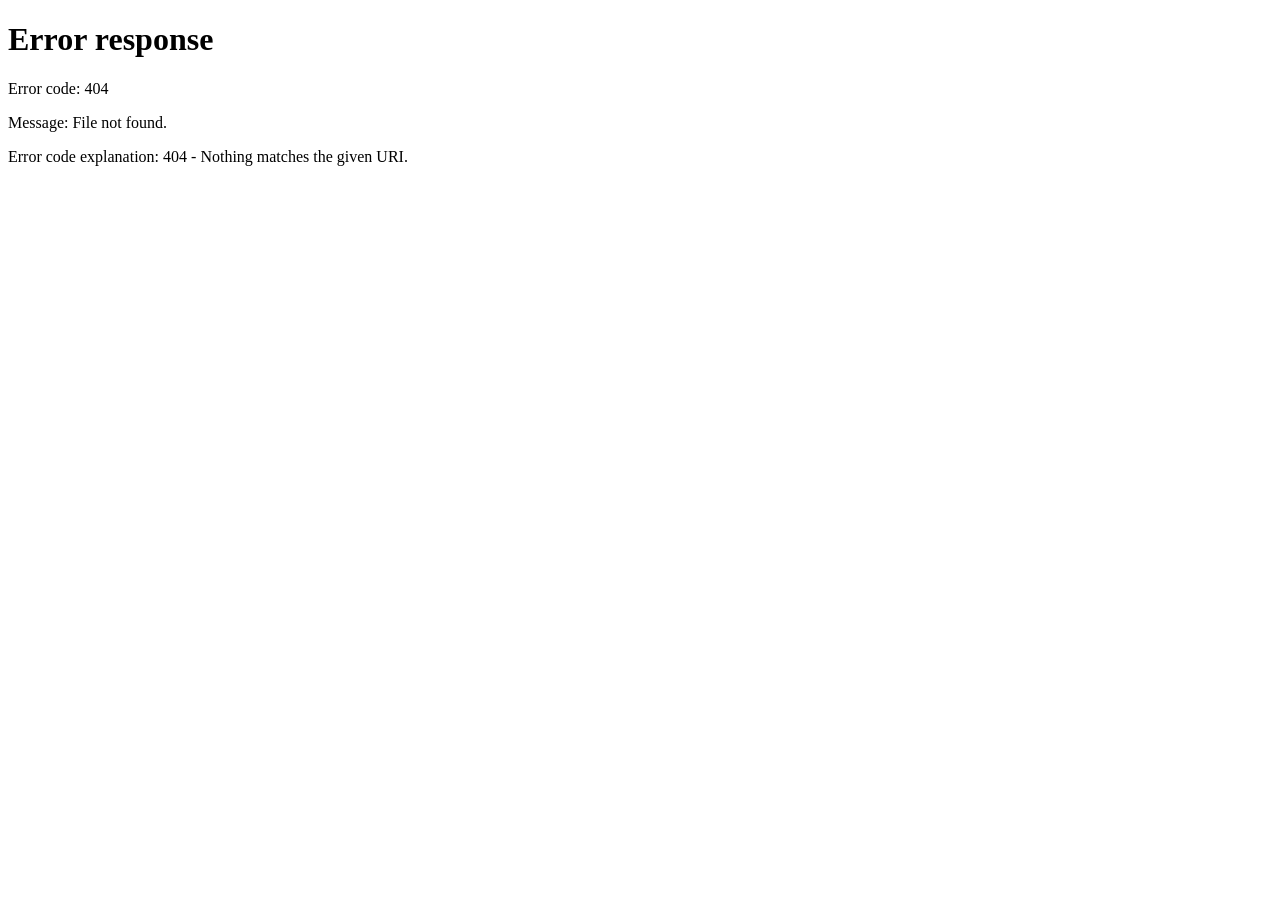
==== chat.html @ a9c56b97 "add chat.html" ====
<!DOCTYPE html>
<html lang="zh-CN">
<head>
<meta charset="UTF-8">
<meta name="viewport" content="width=device-width, initial-scale=1, viewport-fit=cover">
<title>聊天 · 失物招领</title>
<link rel="stylesheet" href="style.css">
</head>
<body data-page="chat">
  <div class="phone">
    <div class="statusbar dark">
      <span id="clock">21:56</span>
      <span class="right"><span>5G</span><span class="battery"></span></span>
    </div>
    <div class="cluebar" id="clueBadge">线索 1/3</div>

    <div class="screen">
      <div class="screen-head">
        <a class="back" href="home.html">←</a>
        <div class="screen-title" id="chatTitle">聊天</div>
        <div class="screen-sub" id="chatSub">3 个会话</div>
      </div>

      <div class="screen-body">
        <div class="chat-list" id="chatList">
          <a class="chat-item" href="#" data-chat="mom">
            <span class="avatar a-mom">妈</span>
            <span class="ci-main">
              <span class="ci-name">妈妈</span>
              <span class="ci-prev">明天我生日，回来吃碗面就行。</span>
            </span>
            <span class="ci-time">21:41</span>
          </a>
          <a class="chat-item" href="#" data-chat="boss">
            <span class="avatar a-boss">周</span>
            <span class="ci-main">
              <span class="ci-name">周店长</span>
              <span class="ci-prev">天台的薄荷记得带走，你养得比我好。</span>
            </span>
            <span class="ci-time">20:38</span>
          </a>
          <a class="chat-item" href="#" data-chat="land">
            <span class="avatar a-land">王</span>
            <span class="ci-main">
              <span class="ci-name">房东王姐</span>
              <span class="ci-prev">你那边没事吧？最近总看你很晚才回来。</span>
            </span>
            <span class="ci-time">昨天</span>
          </a>
        </div>

        <!-- 妈妈 -->
        <div class="thread" id="thread-mom" hidden>
          <div class="msg"><div><div class="who">妈妈</div><div class="bubble">夏夏，今天回来吃饭吗？</div></div><span class="stamp">18:02</span></div>
          <div class="msg me"><div><div class="bubble">加班，晚点回。</div></div><span class="stamp">18:20</span></div>
          <div class="msg"><div><div class="who">妈妈</div><div class="bubble">你三天没回家了。</div></div><span class="stamp">20:11</span></div>
          <div class="msg"><div><div class="who">妈妈</div><div class="bubble">电话也不接。</div></div><span class="stamp">21:05</span></div>
          <div class="msg"><div><div class="who">妈妈</div><div class="bubble">看到回个话，妈不逼你。</div></div><span class="stamp">21:20</span></div>
          <div class="msg"><div><div class="who">妈妈</div><div class="bubble">明天我生日，回来吃碗面就行。</div></div><span class="stamp">21:41</span></div>
        </div>

        <!-- 周店长 -->
        <div class="thread" id="thread-boss" hidden>
          <div class="msg"><div><div class="who">周店长</div><div class="bubble">知夏，辞职信我收到了。</div></div><span class="stamp">19:02</span></div>
          <div class="msg me"><div><div class="bubble">麻烦您了。</div></div><span class="stamp">19:10</span></div>
          <div class="msg"><div><div class="who">周店长</div><div class="bubble">不再想想？书店下个月重装，缺人。</div></div><span class="stamp">19:12</span></div>
          <div class="msg me"><div><div class="bubble">想清楚了。</div></div><span class="stamp">19:20</span></div>
          <div class="msg"><div><div class="who">周店长</div><div class="bubble">行。天台的薄荷记得带走，你养得比我好。</div></div><span class="stamp">20:38</span></div>
          <div class="msg me"><div><div class="bubble">留给下一个人吧。</div></div><span class="stamp">20:40</span></div>
        </div>

        <!-- 房东 -->
        <div class="thread" id="thread-land" hidden>
          <div class="msg"><div><div class="who">房东王姐</div><div class="bubble">这个月房租别忘了。</div></div><span class="stamp">昨天 09:12</span></div>
          <div class="msg me"><div><div class="bubble">明天转。</div></div><span class="stamp">昨天 09:20</span></div>
          <div class="msg"><div><div class="who">房东王姐</div><div class="bubble">你那边没事吧？最近总看你很晚才回来。</div></div><span class="stamp">昨天 22:05</span></div>
        </div>

        <p class="small" id="chatHint" style="margin-top:18px">点开一个会话看看。</p>
      </div>
    </div>
  </div>
  <script src="app.js"></script>
</body>
</html>
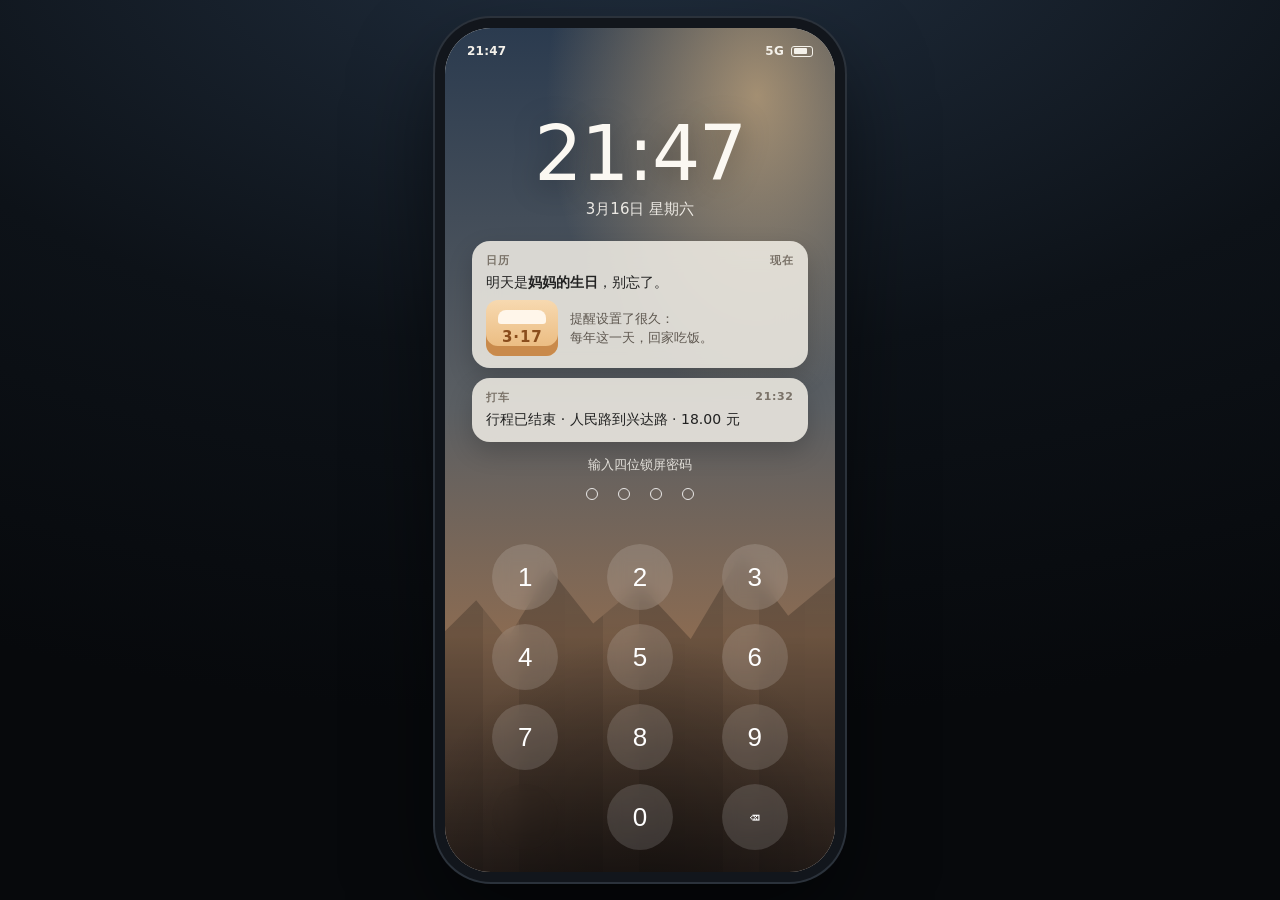
==== commit f33be45b: "update chat.html" ====
--- a/chat.html
+++ b/chat.html
@@ -9,42 +9,42 @@
 <body data-page="chat">
   <div class="phone">
     <div class="statusbar dark">
-      <span id="clock">21:56</span>
+      <span id="clock">22:16</span>
       <span class="right"><span>5G</span><span class="battery"></span></span>
     </div>
-    <div class="cluebar" id="clueBadge">线索 1/3</div>
+    <div class="cluebar" id="clueBadge">线索 1/6</div>
 
     <div class="screen">
       <div class="screen-head">
         <a class="back" href="home.html">←</a>
         <div class="screen-title" id="chatTitle">聊天</div>
-        <div class="screen-sub" id="chatSub">3 个会话</div>
+        <div class="screen-sub" id="chatSub">4 个会话</div>
       </div>
 
       <div class="screen-body">
         <div class="chat-list" id="chatList">
           <a class="chat-item" href="#" data-chat="mom">
             <span class="avatar a-mom">妈</span>
-            <span class="ci-main">
-              <span class="ci-name">妈妈</span>
-              <span class="ci-prev">明天我生日，回来吃碗面就行。</span>
-            </span>
-            <span class="ci-time">21:41</span>
+            <span class="ci-main"><span class="ci-name">妈妈</span>
+              <span class="ci-prev">你妹妹的事，妈知道你放不下。</span></span>
+            <span class="ci-time">22:12</span>
           </a>
           <a class="chat-item" href="#" data-chat="boss">
             <span class="avatar a-boss">周</span>
-            <span class="ci-main">
-              <span class="ci-name">周店长</span>
-              <span class="ci-prev">天台的薄荷记得带走，你养得比我好。</span>
-            </span>
-            <span class="ci-time">20:38</span>
+            <span class="ci-main"><span class="ci-name">周店长</span>
+              <span class="ci-prev">前两天有个女的来店里找你，说是读书会的。</span></span>
+            <span class="ci-time">21:38</span>
           </a>
-          <a class="chat-item" href="#" data-chat="land">
-            <span class="avatar a-land">王</span>
-            <span class="ci-main">
-              <span class="ci-name">房东王姐</span>
-              <span class="ci-prev">你那边没事吧？最近总看你很晚才回来。</span>
-            </span>
+          <a class="chat-item" href="#" data-chat="friend">
+            <span class="avatar a-land">满</span>
+            <span class="ci-main"><span class="ci-name">小满</span>
+              <span class="ci-prev">我表妹去过。她说那里的人会收走手机。</span></span>
+            <span class="ci-time">22:03</span>
+          </a>
+          <a class="chat-item" href="#" data-chat="unknown">
+            <span class="avatar a-unk">?</span>
+            <span class="ci-main"><span class="ci-name">未知号码</span>
+              <span class="ci-prev">最后一次警告。</span></span>
             <span class="ci-time">昨天</span>
           </a>
         </div>
@@ -57,26 +57,46 @@
           <div class="msg"><div><div class="who">妈妈</div><div class="bubble">电话也不接。</div></div><span class="stamp">21:05</span></div>
           <div class="msg"><div><div class="who">妈妈</div><div class="bubble">看到回个话，妈不逼你。</div></div><span class="stamp">21:20</span></div>
           <div class="msg"><div><div class="who">妈妈</div><div class="bubble">明天我生日，回来吃碗面就行。</div></div><span class="stamp">21:41</span></div>
+          <div class="msg"><div><div class="who">妈妈</div><div class="bubble">你妹妹的事，妈知道你放不下。</div></div><span class="stamp">22:10</span></div>
+          <div class="msg"><div><div class="who">妈妈</div><div class="bubble">可你也不能把自己搭进去。</div></div><span class="stamp">22:12</span></div>
         </div>
 
-        <!-- 周店长 -->
+        <!-- 店长 -->
         <div class="thread" id="thread-boss" hidden>
           <div class="msg"><div><div class="who">周店长</div><div class="bubble">知夏，辞职信我收到了。</div></div><span class="stamp">19:02</span></div>
           <div class="msg me"><div><div class="bubble">麻烦您了。</div></div><span class="stamp">19:10</span></div>
           <div class="msg"><div><div class="who">周店长</div><div class="bubble">不再想想？书店下个月重装，缺人。</div></div><span class="stamp">19:12</span></div>
           <div class="msg me"><div><div class="bubble">想清楚了。</div></div><span class="stamp">19:20</span></div>
-          <div class="msg"><div><div class="who">周店长</div><div class="bubble">行。天台的薄荷记得带走，你养得比我好。</div></div><span class="stamp">20:38</span></div>
-          <div class="msg me"><div><div class="bubble">留给下一个人吧。</div></div><span class="stamp">20:40</span></div>
+          <div class="msg"><div><div class="who">周店长</div><div class="bubble">行。天台的门锁坏了，你走之前帮我修一下。</div></div><span class="stamp">19:25</span></div>
+          <div class="msg me"><div><div class="bubble">好。薄荷我留给你。</div></div><span class="stamp">19:30</span></div>
+          <div class="msg"><div><div class="who">周店长</div><div class="bubble">对了，前两天有个女的来店里找你，说是读书会的。</div></div><span class="stamp">21:31</span></div>
+          <div class="msg"><div><div class="who">周店长</div><div class="bubble">我没告诉她你在哪。</div></div><span class="stamp">21:38</span></div>
         </div>
 
-        <!-- 房东 -->
-        <div class="thread" id="thread-land" hidden>
-          <div class="msg"><div><div class="who">房东王姐</div><div class="bubble">这个月房租别忘了。</div></div><span class="stamp">昨天 09:12</span></div>
-          <div class="msg me"><div><div class="bubble">明天转。</div></div><span class="stamp">昨天 09:20</span></div>
-          <div class="msg"><div><div class="who">房东王姐</div><div class="bubble">你那边没事吧？最近总看你很晚才回来。</div></div><span class="stamp">昨天 22:05</span></div>
+        <!-- 小满 -->
+        <div class="thread" id="thread-friend" hidden>
+          <div class="msg"><div><div class="who">小满</div><div class="bubble">夏夏，你还在查遥遥的事吗？</div></div><span class="stamp">21:50</span></div>
+          <div class="msg me"><div><div class="bubble">嗯。</div></div><span class="stamp">21:52</span></div>
+          <div class="msg"><div><div class="who">小满</div><div class="bubble">我陪你吧。</div></div><span class="stamp">21:53</span></div>
+          <div class="msg me"><div><div class="bubble">不用，你别掺和。</div></div><span class="stamp">21:55</span></div>
+          <div class="msg"><div><div class="who">小满</div><div class="bubble">那个读书会，我查到了点东西。</div></div><span class="stamp">21:58</span></div>
+          <div class="msg"><div><div class="who">小满</div><div class="bubble">他们的自习室在 3 楼，晚上十点以后还亮着灯。</div></div><span class="stamp">21:59</span></div>
+          <div class="msg me"><div><div class="bubble">你怎么知道的？</div></div><span class="stamp">22:00</span></div>
+          <div class="msg"><div><div class="who">小满</div><div class="bubble">我表妹去过。她说那里的人会收走手机。</div></div><span class="stamp">22:01</span></div>
+          <div class="msg me"><div><div class="bubble">你表妹现在怎么样？</div></div><span class="stamp">22:02</span></div>
+          <div class="msg"><div><div class="who">小满</div><div class="bubble">回来了，但什么都不肯说。你小心点。</div></div><span class="stamp">22:03</span></div>
         </div>
 
-        <p class="small" id="chatHint" style="margin-top:18px">点开一个会话看看。</p>
+        <!-- 未知号码 -->
+        <div class="thread" id="thread-unknown" hidden>
+          <div class="msg"><div><div class="who">未知号码</div><div class="bubble">别再查了。</div></div><span class="stamp">昨天 22:40</span></div>
+          <div class="msg"><div><div class="who">未知号码</div><div class="bubble">你妹妹是自己走的，跟你没关系。</div></div><span class="stamp">昨天 22:41</span></div>
+          <div class="msg"><div><div class="who">未知号码</div><div class="bubble">你手里的东西，最好删干净。</div></div><span class="stamp">昨天 22:44</span></div>
+          <div class="msg"><div><div class="who">未知号码</div><div class="bubble">你以为换个号我就找不到你？</div></div><span class="stamp">昨天 22:50</span></div>
+          <div class="msg"><div><div class="who">未知号码</div><div class="bubble">最后一次警告。</div></div><span class="stamp">昨天 22:55</span></div>
+        </div>
+
+        <p class="small" id="chatHint" style="margin-top:18px">点开一个会话看看。读完妈妈的聊天，你会知道机主是谁。</p>
       </div>
     </div>
   </div>
--- a/style.css
+++ b/style.css
@@ -0,0 +1,462 @@
+:root {
+  --bg: #0a0d12;
+  --paper: #f6f2ea;
+  --paper-2: #efe9de;
+  --ink: #1c222a;
+  --muted: #6f7681;
+  --line: #e2dccf;
+  --accent: #c8792b;
+  --accent-soft: #f4e3cc;
+  --good: #2f7d5a;
+  --warn: #b4472f;
+  --phone-w: 390px;
+  --phone-h: 844px;
+}
+
+* { box-sizing: border-box; -webkit-tap-highlight-color: transparent; }
+
+[hidden] { display: none !important; }
+
+html, body { height: 100%; }
+
+body {
+  margin: 0;
+  display: grid;
+  place-items: center;
+  background:
+    radial-gradient(120% 90% at 50% -10%, #223041 0%, #0d1218 55%, #07090c 100%);
+  font-family: system-ui, -apple-system, "Segoe UI", "Noto Sans SC", "PingFang SC", sans-serif;
+  color: var(--ink);
+  overflow: hidden;
+}
+
+.phone {
+  position: relative;
+  width: min(var(--phone-w), 100vw);
+  height: min(var(--phone-h), 100vh);
+  background: var(--paper);
+  border-radius: 46px;
+  overflow: hidden;
+  box-shadow:
+    0 0 0 10px #12161c,
+    0 0 0 12px #2b323b,
+    0 40px 90px rgba(0, 0, 0, .6);
+  isolation: isolate;
+}
+
+@media (max-width: 520px), (max-height: 700px) {
+  .phone {
+    width: 100vw;
+    height: 100vh;
+    height: 100dvh;
+    border-radius: 0;
+    box-shadow: none;
+  }
+}
+
+/* ---------- 状态栏 ---------- */
+.statusbar {
+  position: absolute;
+  inset: 0 0 auto 0;
+  height: 46px;
+  display: flex;
+  align-items: center;
+  justify-content: space-between;
+  padding: 0 22px;
+  font-size: 12px;
+  font-weight: 600;
+  letter-spacing: .02em;
+  color: #f4f1ea;
+  z-index: 6;
+  pointer-events: none;
+  transition: color .3s ease;
+}
+.statusbar.dark { color: var(--ink); }
+.statusbar .right { display: flex; gap: 7px; align-items: center; }
+.statusbar .battery {
+  width: 22px; height: 11px; border: 1.5px solid currentColor; border-radius: 3px;
+  position: relative; display: inline-block;
+}
+.statusbar .battery::after {
+  content: ""; position: absolute; inset: 1.5px; right: 5px; background: currentColor; border-radius: 1px;
+}
+
+/* ---------- 锁屏 ---------- */
+.lockscreen {
+  position: absolute;
+  inset: 0;
+  display: flex;
+  flex-direction: column;
+  align-items: center;
+  overflow-y: auto;
+  color: #fbf8f2;
+  background:
+    radial-gradient(90% 60% at 80% 8%, rgba(255, 206, 140, .55), transparent 60%),
+    linear-gradient(180deg, #2b3b4f 0%, #5b5f63 45%, #8a6b52 72%, #3b2e28 100%);
+  overflow: hidden;
+}
+.lockscreen::before {
+  content: "";
+  position: absolute;
+  inset: auto 0 0 0;
+  height: 46%;
+  background:
+    linear-gradient(180deg, transparent, rgba(0, 0, 0, .45)),
+    repeating-linear-gradient(90deg, rgba(0,0,0,.28) 0 38px, rgba(0,0,0,.12) 38px 74px, rgba(0,0,0,.3) 74px 120px);
+  clip-path: polygon(0 38%, 8% 30%, 16% 40%, 27% 22%, 38% 36%, 50% 26%, 63% 40%, 76% 18%, 88% 34%, 100% 24%, 100% 100%, 0 100%);
+  opacity: .55;
+  filter: blur(.4px);
+}
+.lockscreen::after {
+  content: "";
+  position: absolute;
+  inset: 0;
+  background: radial-gradient(120% 80% at 50% 120%, rgba(0,0,0,.7), transparent 60%);
+  pointer-events: none;
+}
+
+.clock {
+  margin-top: 88px;
+  font-size: 76px;
+  line-height: 1;
+  font-weight: 200;
+  letter-spacing: -.02em;
+  text-shadow: 0 4px 30px rgba(0, 0, 0, .35);
+  z-index: 2;
+}
+.date {
+  margin-top: 8px;
+  font-size: 15px;
+  opacity: .9;
+  z-index: 2;
+}
+
+.notifications {
+  width: 86%;
+  margin-top: 22px;
+  margin-bottom: 10px;
+  display: grid;
+  gap: 10px;
+  z-index: 2;
+}
+.notif {
+  background: rgba(242, 238, 230, .86);
+  color: #222;
+  border-radius: 18px;
+  padding: 12px 14px;
+  box-shadow: 0 10px 24px rgba(0, 0, 0, .18);
+  backdrop-filter: blur(14px);
+  animation: drop .5s ease both;
+}
+.notif:nth-child(2) { animation-delay: .12s; }
+@keyframes drop { from { opacity: 0; transform: translateY(-8px); } }
+.notif .n-title {
+  display: flex; justify-content: space-between;
+  font-size: 11px; font-weight: 700; color: #7a7268; letter-spacing: .06em;
+}
+.notif .n-body { margin-top: 4px; font-size: 14px; line-height: 1.45; }
+.notif .cake {
+  display: flex; align-items: center; gap: 12px; margin-top: 8px;
+}
+.cake-art {
+  width: 72px; height: 56px; border-radius: 12px; position: relative;
+  background: linear-gradient(180deg, #f7d9b0, #e9b779);
+  box-shadow: inset 0 -10px 0 #c98a4b;
+  flex: none;
+}
+.cake-art::before {
+  content: "";
+  position: absolute; inset: 10px 12px auto 12px; height: 14px;
+  background: #fff6ea; border-radius: 8px 8px 3px 3px;
+}
+.cake-art::after {
+  content: "3·17";
+  position: absolute; inset: auto 0 10px 0; text-align: center;
+  font-size: 15px; font-weight: 700; color: #8a4d1c; letter-spacing: .06em;
+}
+.cake-copy { font-size: 13px; color: #5f5850; line-height: 1.5; }
+
+/* ---------- 解锁 ---------- */
+.unlock {
+  margin-top: auto;
+  width: 100%;
+  padding: 0 34px calc(22px + env(safe-area-inset-bottom));
+  z-index: 2;
+}
+.pin-hint {
+  text-align: center; font-size: 13px; opacity: .85; margin-bottom: 14px;
+}
+.dots { display: flex; justify-content: center; gap: 20px; margin-bottom: 20px; }
+.dot {
+  width: 12px; height: 12px; border-radius: 50%;
+  border: 1.5px solid rgba(255,255,255,.85);
+  transition: transform .15s ease, background .15s ease;
+}
+.dot.on { background: #fff; transform: scale(1.12); }
+.pin-error {
+  height: 18px; text-align: center; font-size: 12px; color: #ffd9cf;
+  opacity: 0; transition: opacity .2s ease;
+}
+.pin-error.show { opacity: 1; }
+.keypad {
+  display: grid; grid-template-columns: repeat(3, 1fr); gap: 14px 22px;
+  margin-top: 6px;
+}
+.key {
+  appearance: none; border: 0; cursor: pointer;
+  width: 66px; height: 66px; border-radius: 50%;
+  justify-self: center;
+  background: rgba(255, 255, 255, .14);
+  color: #fff; font-size: 26px; font-weight: 300;
+  backdrop-filter: blur(8px);
+  transition: background .15s ease, transform .1s ease;
+}
+.key:active { background: rgba(255,255,255,.3); transform: scale(.96); }
+.key.blank { background: transparent; pointer-events: none; }
+.key.del { font-size: 19px; }
+.shake { animation: shake .38s cubic-bezier(.36,.07,.19,.97) both; }
+@keyframes shake {
+  10%, 90% { transform: translateX(-2px); }
+  20%, 80% { transform: translateX(4px); }
+  30%, 50%, 70% { transform: translateX(-7px); }
+  40%, 60% { transform: translateX(7px); }
+}
+
+/* ---------- 通用页面 ---------- */
+.screen {
+  position: absolute; inset: 0;
+  background: var(--paper);
+  display: flex; flex-direction: column;
+  overflow: hidden;
+}
+.screen-head {
+  padding: 58px 92px 12px 20px;
+  display: flex; align-items: center; gap: 12px;
+  border-bottom: 1px solid var(--line);
+  background: linear-gradient(180deg, #faf7f1, var(--paper));
+}
+.screen-head .back {
+  appearance: none; border: 0; background: var(--paper-2);
+  width: 34px; height: 34px; border-radius: 50%;
+  font-size: 17px; color: var(--ink); cursor: pointer;
+  display: grid; place-items: center;
+}
+.screen-title { font-size: 19px; font-weight: 700; letter-spacing: .01em; }
+.screen-sub { margin-left: auto; font-size: 11px; color: var(--muted); }
+.screen-body {
+  flex: 1; overflow-y: auto; padding: 18px 20px 30px;
+  -webkit-overflow-scrolling: touch;
+}
+.screen-body::-webkit-scrollbar { width: 0; }
+
+/* 主屏 */
+.home {
+  background:
+    radial-gradient(70% 50% at 85% 6%, rgba(232, 190, 130, .22), transparent 60%),
+    linear-gradient(180deg, #f8f3ea, #efe8dc);
+}
+.home-head { padding: 62px 24px 10px; display: flex; align-items: flex-end; justify-content: space-between; }
+.home-head h1 { margin: 0; font-size: 24px; letter-spacing: -.01em; }
+.home-head p { margin: 4px 0 0; font-size: 12px; color: var(--muted); }
+.badge {
+  font-size: 11px; font-weight: 700; color: #8a5a1e;
+  background: var(--accent-soft); border: 1px solid #ead3b2;
+  padding: 5px 10px; border-radius: 999px; white-space: nowrap;
+}
+.app-grid {
+  display: grid; grid-template-columns: repeat(4, 1fr);
+  gap: 20px 12px; padding: 26px 20px;
+}
+.app {
+  display: flex; flex-direction: column; align-items: center; gap: 8px;
+  text-decoration: none; color: var(--ink);
+}
+.app .icon {
+  width: 58px; height: 58px; border-radius: 16px;
+  display: grid; place-items: center; font-size: 27px;
+  box-shadow: 0 8px 18px rgba(80, 60, 30, .14), inset 0 1px 0 rgba(255,255,255,.6);
+  transition: transform .12s ease;
+}
+.app:active .icon { transform: scale(.94); }
+.app span { font-size: 11px; color: #4d5460; }
+.i-notes { background: linear-gradient(180deg, #ffe9a8, #f6cf62); }
+.i-chat { background: linear-gradient(180deg, #b9e6c9, #6cc795); }
+.i-photo { background: linear-gradient(180deg, #cfe0ff, #89aef7); }
+.i-set { background: linear-gradient(180deg, #e3e6ea, #b9c0c9); }
+.home-foot {
+  margin: auto 20px 26px; padding: 14px 16px;
+  border-radius: 16px; background: rgba(255,255,255,.6);
+  border: 1px solid var(--line); font-size: 12px; line-height: 1.6; color: var(--muted);
+}
+.home-foot b { color: var(--ink); }
+
+.widget {
+  margin: 6px 20px 18px; padding: 16px 18px;
+  border-radius: 18px;
+  background: linear-gradient(135deg, #fff8ec, #f6ead7);
+  border: 1px solid #ecdcc4;
+  box-shadow: 0 10px 24px rgba(120, 90, 40, .08);
+}
+.widget .w-top {
+  display: flex; justify-content: space-between;
+  font-size: 10px; font-weight: 700; letter-spacing: .1em;
+  color: #a1835a; text-transform: uppercase;
+}
+.widget .w-main {
+  margin-top: 8px; font-size: 18px; font-weight: 700; color: #5a4126;
+}
+.widget .w-sub { margin-top: 4px; font-size: 12px; color: #8a7357; }
+.widget .w-bar {
+  height: 4px; border-radius: 99px; margin-top: 12px;
+  background: linear-gradient(90deg, #d9a35e 18%, #efe1cd 18%);
+}
+
+/* 备忘录 */
+.note {
+  border: 1px solid var(--line); border-radius: 16px;
+  background: #fffdf8; margin-bottom: 12px; overflow: hidden;
+  box-shadow: 0 6px 16px rgba(90, 70, 40, .06);
+}
+.note button.note-head {
+  appearance: none; border: 0; background: transparent; cursor: pointer;
+  width: 100%; text-align: left; padding: 14px 16px;
+  display: flex; align-items: center; gap: 10px;
+}
+.note-head .nt { font-weight: 700; font-size: 15px; }
+.note-head .nd { margin-left: auto; font-size: 11px; color: var(--muted); }
+.note .note-body {
+  display: none; padding: 0 16px 16px; font-size: 14px; line-height: 1.7; color: #3c434d;
+  border-top: 1px dashed var(--line); margin-top: -1px; padding-top: 12px;
+}
+.note.open .note-body { display: block; }
+.note .tag { font-size: 11px; color: #8a5a1e; background: var(--accent-soft); padding: 3px 8px; border-radius: 999px; }
+
+/* 聊天 */
+.chat-list { display: grid; gap: 10px; }
+.chat-item {
+  display: flex; gap: 12px; align-items: center; text-decoration: none; color: inherit;
+  background: #fffdf8; border: 1px solid var(--line); border-radius: 16px; padding: 12px 14px;
+}
+.avatar {
+  width: 44px; height: 44px; border-radius: 50%; flex: none;
+  display: grid; place-items: center; font-weight: 700; color: #fff; font-size: 15px;
+}
+.a-mom { background: linear-gradient(180deg, #e79a7a, #c96b4a); }
+.a-boss { background: linear-gradient(180deg, #7f9dbf, #4f6d8f); }
+.a-land { background: linear-gradient(180deg, #9b8fc4, #6f5fa3); }
+.chat-item .ci-main { min-width: 0; flex: 1; }
+.chat-item .ci-name { font-weight: 700; font-size: 14px; }
+.chat-item .ci-prev { font-size: 12px; color: var(--muted); white-space: nowrap; overflow: hidden; text-overflow: ellipsis; margin-top: 3px; }
+.chat-item .ci-time { font-size: 10px; color: #9aa0a8; align-self: flex-start; }
+
+.thread { display: grid; gap: 12px; }
+.msg { display: flex; gap: 8px; align-items: flex-end; }
+.msg > div { flex: 0 1 auto; min-width: 0; max-width: 78%; }
+.msg .bubble {
+  width: fit-content; max-width: 100%; padding: 10px 13px; border-radius: 16px;
+  background: #fffdf8; border: 1px solid var(--line); font-size: 13.5px; line-height: 1.6;
+}
+.msg.me { flex-direction: row-reverse; }
+.msg.me .bubble { background: #dff0e4; border-color: #c6e3cd; }
+.msg .stamp { flex: none; }
+.msg .who { font-size: 10px; color: #9aa0a8; margin-bottom: 3px; }
+.msg .stamp { font-size: 10px; color: #9aa0a8; align-self: center; }
+
+/* 相册 */
+.syncbar {
+  display: flex; align-items: center; gap: 8px; margin-bottom: 14px;
+  font-size: 12px; color: var(--muted);
+}
+.spinner {
+  width: 14px; height: 14px; border-radius: 50%;
+  border: 2px solid #d8d2c6; border-top-color: var(--accent);
+  animation: spin 1s linear infinite;
+}
+@keyframes spin { to { transform: rotate(360deg); } }
+.grid-3 { display: grid; grid-template-columns: repeat(3, 1fr); gap: 6px; }
+.tile {
+  position: relative; height: 0; padding-top: 100%;
+  border-radius: 10px; overflow: hidden;
+  border: 1px solid rgba(0,0,0,.05); cursor: pointer;
+}
+.tile .cap {
+  position: absolute; inset: auto 0 0 0; padding: 16px 8px 7px;
+  background: linear-gradient(180deg, transparent, rgba(0,0,0,.55));
+  color: #fff; font-size: 10px; line-height: 1.3;
+}
+.tile.new::after {
+  content: "NEW"; position: absolute; top: 6px; right: 6px;
+  font-size: 9px; font-weight: 800; letter-spacing: .06em;
+  background: #e9b04c; color: #3b2a10; padding: 2px 5px; border-radius: 5px;
+  animation: pulse 1.6s ease infinite;
+}
+@keyframes pulse { 50% { opacity: .55; } }
+.t1 { background: linear-gradient(160deg, #b9a58b, #6e5a44); }
+.t2 { background: linear-gradient(160deg, #e7c9a6, #b98a5d); }
+.t3 { background: linear-gradient(160deg, #9fb3a8, #5c756a); }
+.t4 { background: linear-gradient(160deg, #a9b8cc, #5c6f88); }
+.t5 { background: linear-gradient(160deg, #d7b9c2, #9a6b78); }
+.t6 { background: linear-gradient(160deg, #c9c3b4, #827a68); }
+.t7 { background: linear-gradient(160deg, #7c8ea0, #394a5c); }
+.tile .inner { position: absolute; inset: 12% 18% 30% 18%; border: 1px solid rgba(255,255,255,.35); border-radius: 6px; }
+.tile.t7 .inner { inset: 20% 22% 34% 22%; border-width: 2px; }
+
+.viewer {
+  position: absolute; inset: 0; background: rgba(8, 10, 14, .92);
+  display: none; place-items: center; z-index: 20; padding: 24px;
+}
+.viewer.show { display: grid; }
+.viewer .frame { width: 100%; }
+.viewer .big {
+  height: 0; padding-top: 133%;
+  border-radius: 18px; position: relative; overflow: hidden;
+}
+.viewer .desc { color: #e9e4da; font-size: 13px; line-height: 1.7; margin-top: 14px; }
+
+/* 结局 */
+.ending-screen { background: #11151b; color: #e9e4da; }
+.ending-inner { display: flex; flex-direction: column; height: 100%; padding: 90px 26px 34px; }
+.ending-kicker { font-size: 11px; letter-spacing: .22em; color: #c9a06a; text-transform: uppercase; }
+.ending-title { font-size: 30px; line-height: 1.25; margin: 12px 0 16px; font-weight: 700; }
+.ending-text { font-size: 14.5px; line-height: 1.9; color: #b9b3a8; }
+.ending-text p { margin: 0 0 14px; }
+.ending-actions { margin-top: auto; display: grid; gap: 10px; }
+.btn {
+  appearance: none; border: 0; cursor: pointer; border-radius: 14px;
+  padding: 15px 18px; font-size: 15px; font-weight: 700; font-family: inherit;
+  background: #e9e4da; color: #14181e;
+}
+.btn.ghost { background: transparent; color: #cfc8bc; border: 1px solid #3a424d; }
+.btn.amber { background: #c9924a; color: #1a1207; }
+
+/* 矮屏适配：压缩锁屏，保证键盘可见 */
+@media (max-height: 800px) {
+  .clock { margin-top: 52px; font-size: 54px; }
+  .date { margin-top: 4px; font-size: 13px; }
+  .notifications { margin-top: 12px; margin-bottom: 8px; gap: 8px; }
+  .notif { padding: 9px 12px; border-radius: 14px; }
+  .notif .n-body { font-size: 13px; }
+  .notif .cake { margin-top: 6px; }
+  .cake-art { width: 56px; height: 44px; }
+  .cake-copy { font-size: 11.5px; }
+  .unlock { padding: 0 26px calc(12px + env(safe-area-inset-bottom)); }
+  .pin-hint { margin-bottom: 8px; font-size: 12px; }
+  .dots { margin-bottom: 10px; gap: 16px; }
+  .dot { width: 10px; height: 10px; }
+  .keypad { gap: 7px 16px; margin-top: 2px; }
+  .key { width: 54px; height: 54px; font-size: 21px; }
+  .pin-error { height: 14px; font-size: 11px; }
+}
+
+/* 线索条 */
+.cluebar {
+  position: absolute; top: 54px; right: 16px; z-index: 5;
+  font-size: 10px; font-weight: 700; letter-spacing: .04em;
+  background: rgba(28, 34, 42, .08); color: #55524b;
+  padding: 5px 9px; border-radius: 999px;
+}
+.cluebar.on-dark { background: rgba(255,255,255,.14); color: #f0ece4; }
+
+.linkish { color: var(--accent); text-decoration: underline; cursor: pointer; }
+.small { font-size: 12px; color: var(--muted); }
+.center { text-align: center; }
